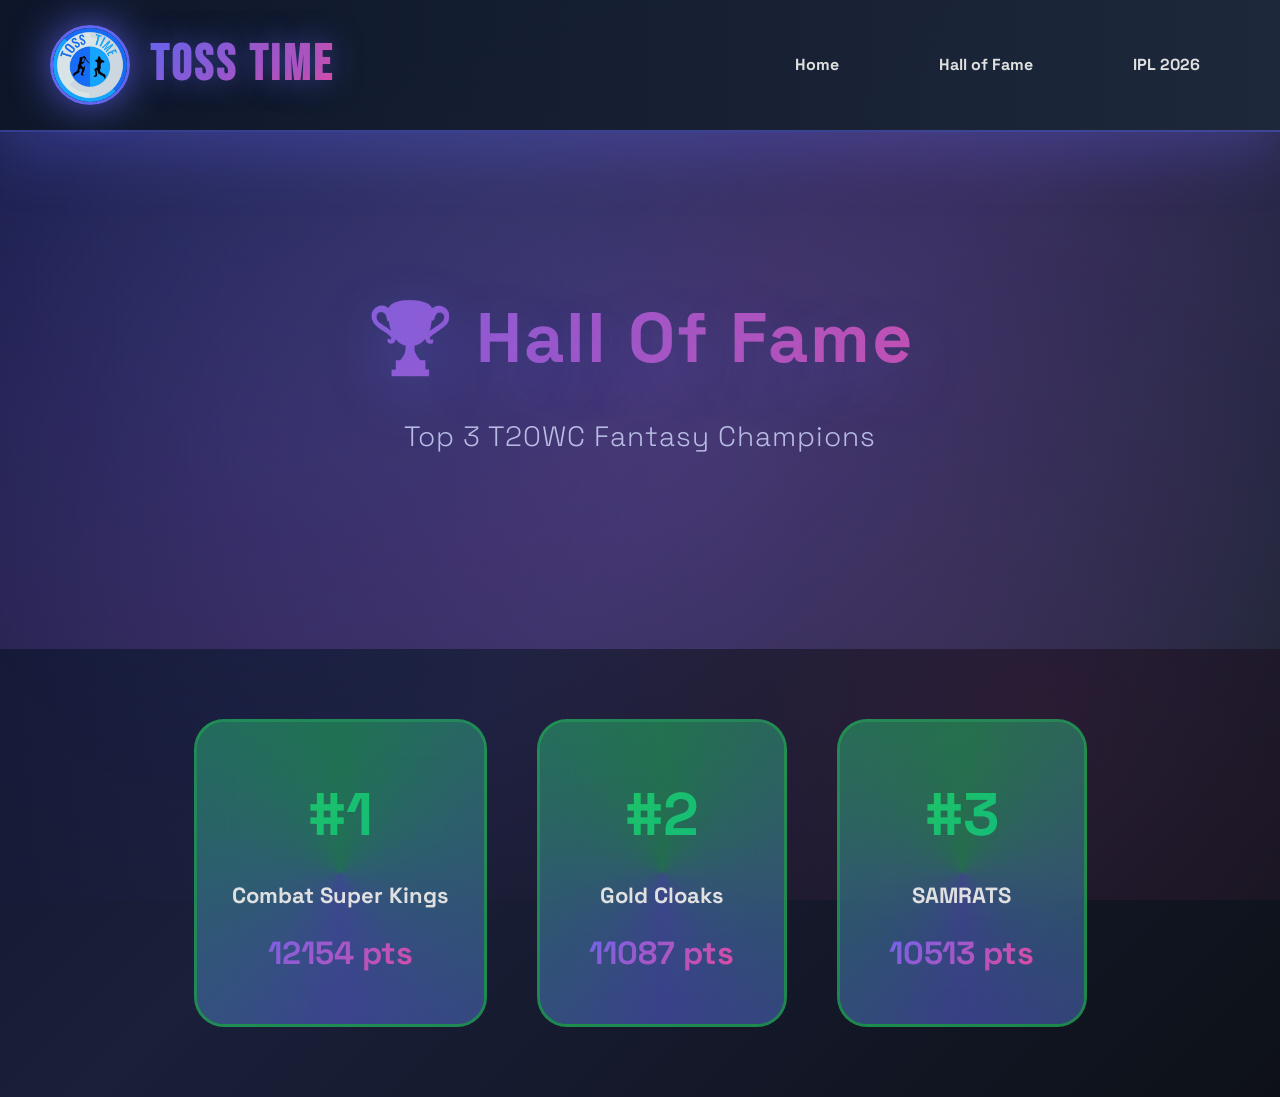
==== halloffame.html @ ea36c343 "Add files via upload" ====
<!DOCTYPE html>
<html>

<head>

<title>Hall Of Fame</title>

<meta name="viewport" content="width=device-width, initial-scale=1.0">

<link rel="stylesheet" href="style.css">

<link href="https://fonts.googleapis.com/css2?family=Space+Grotesk:wght@300;400;600;700&family=Orbitron:wght@500&family=Bebas+Neue&display=swap" rel="stylesheet">

</head>

<body>

<header>

<div class="logo-container">
<img src="logo.jpg" alt="Toss Time Logo" class="logo-img">
<h1 class="logo">TOSS TIME</h1>
</div>

<nav>

<a href="index.html">Home</a>
<a href="halloffame.html">Hall of Fame</a>
<a href="ipl.html">IPL 2026</a>

</nav>

</header>

<section class="hero">

<h2>🏆 Hall Of Fame</h2>

<p>Top 3 T20WC Fantasy Champions</p>

</section>

<section>

<div id="halloffame"></div>

</section>

<script src="app.js"></script>

</body>
</html>
---- style.css ----
* {
  margin: 0;
  padding: 0;
  box-sizing: border-box;
}

body {
  background: linear-gradient(135deg, #0a0e27 0%, #1a1f3a 50%, #0d1117 100%);
  color: #e0e0e0;
  font-family: 'Space Grotesk', 'Segoe UI', sans-serif;
  overflow-x: hidden;
  line-height: 1.6;
  position: relative;
}

body::before {
  content: '';
  position: fixed;
  top: 0;
  left: 0;
  width: 100%;
  height: 100%;
  background: 
    radial-gradient(circle at 20% 50%, rgba(99, 102, 241, 0.1) 0%, transparent 50%),
    radial-gradient(circle at 80% 80%, rgba(236, 72, 153, 0.1) 0%, transparent 50%),
    radial-gradient(circle at 40% 0%, rgba(34, 197, 94, 0.05) 0%, transparent 50%);
  pointer-events: none;
  z-index: 0;
  animation: bgShift 20s ease-in-out infinite;
}

@keyframes bgShift {
  0%, 100% { opacity: 1; }
  50% { opacity: 0.8; }
}

/* ============= HEADER PREMIUM ============= */

header {
  display: flex;
  justify-content: space-between;
  align-items: center;
  padding: 25px 50px;
  background: linear-gradient(90deg, rgba(15, 23, 42, 0.95) 0%, rgba(30, 41, 59, 0.95) 100%);
  backdrop-filter: blur(30px);
  border-bottom: 2px solid rgba(99, 102, 241, 0.5);
  position: sticky;
  top: 0;
  z-index: 1000;
  box-shadow: 0 20px 60px rgba(99, 102, 241, 0.3);
  animation: slideDown 0.8s cubic-bezier(0.34, 1.56, 0.64, 1);
}

@keyframes slideDown {
  from {
    opacity: 0;
    transform: translateY(-100px);
  }
  to {
    opacity: 1;
    transform: translateY(0);
  }
}

header nav {
  display: flex;
  align-items: center;
  gap: 40px;
}

.logo-container {
  display: flex;
  align-items: center;
  gap: 20px;
  animation: logoFloat 0.6s ease-out backwards;
  animation-delay: 0.2s;
}

@keyframes logoFloat {
  from {
    opacity: 0;
    transform: translateX(-50px) rotateY(90deg);
  }
  to {
    opacity: 1;
    transform: translateX(0) rotateY(0);
  }
}

.logo-img {
  height: 80px;
  width: 80px;
  border-radius: 50%;
  border: 3px solid #6366f1;
  animation: spin 4s linear infinite, float 3s ease-in-out infinite;
  box-shadow: 0 0 40px rgba(99, 102, 241, 0.8), inset 0 0 30px rgba(99, 102, 241, 0.4);
  transition: all 0.3s ease;
}

.logo-img:hover {
  transform: scale(1.1);
  box-shadow: 0 0 60px rgba(99, 102, 241, 1), inset 0 0 40px rgba(99, 102, 241, 0.6);
}

@keyframes spin {
  from { transform: rotate(0deg); }
  to { transform: rotate(360deg); }
}

@keyframes float {
  0%, 100% { transform: translateY(0); }
  50% { transform: translateY(-15px); }
}

.logo {
  font-family: 'Bebas Neue', sans-serif;
  font-size: 50px;
  background: linear-gradient(135deg, #6366f1, #ec4899, #6366f1);
  background-size: 200% 200%;
  -webkit-background-clip: text;
  -webkit-text-fill-color: transparent;
  background-clip: text;
  text-shadow: 0 0 30px rgba(99, 102, 241, 0.5);
  letter-spacing: 3px;
  font-weight: 900;
  animation: gradientShift 3s ease infinite;
}

@keyframes gradientShift {
  0% { background-position: 0% 50%; }
  50% { background-position: 100% 50%; }
  100% { background-position: 0% 50%; }
}

nav a {
  color: #e0e0e0;
  text-decoration: none;
  font-size: 16px;
  font-weight: 700;
  padding: 12px 28px;
  border-radius: 30px;
  transition: all 0.4s cubic-bezier(0.34, 1.56, 0.64, 1);
  position: relative;
  overflow: hidden;
  background: linear-gradient(135deg, rgba(99, 102, 241, 0), rgba(99, 102, 241, 0));
  border: 2px solid transparent;
  animation: navFade 0.6s ease-out backwards;
}

nav a:nth-child(1) { animation-delay: 0.3s; }
nav a:nth-child(2) { animation-delay: 0.4s; }
nav a:nth-child(3) { animation-delay: 0.5s; }

@keyframes navFade {
  from {
    opacity: 0;
    transform: translateY(-20px);
  }
  to {
    opacity: 1;
    transform: translateY(0);
  }
}

nav a::before {
  content: '';
  position: absolute;
  top: 0;
  left: -100%;
  width: 100%;
  height: 100%;
  background: linear-gradient(90deg, transparent, rgba(99, 102, 241, 0.3), transparent);
  transition: left 0.5s ease;
  z-index: -1;
}

nav a::after {
  content: '';
  position: absolute;
  bottom: 0;
  left: 0;
  width: 0;
  height: 3px;
  background: linear-gradient(90deg, #6366f1, #ec4899);
  transition: width 0.4s cubic-bezier(0.34, 1.56, 0.64, 1);
}

nav a:hover {
  color: #fff;
  border-color: #6366f1;
  background: linear-gradient(135deg, rgba(99, 102, 241, 0.2), rgba(236, 72, 153, 0.2));
  box-shadow: 0 0 30px rgba(99, 102, 241, 0.5), inset 0 0 20px rgba(99, 102, 241, 0.1);
  transform: translateY(-5px);
}

nav a:hover::before {
  left: 100%;
}

nav a:hover::after {
  width: 100%;
}

/* ============= HERO SECTION ============= */

.hero {
  text-align: center;
  padding: 150px 40px;
  background: linear-gradient(135deg, rgba(99, 102, 241, 0.1) 0%, rgba(236, 72, 153, 0.1) 50%, rgba(34, 197, 94, 0.05) 100%);
  position: relative;
  overflow: hidden;
  animation: heroFadeIn 1s ease-out;
}

@keyframes heroFadeIn {
  from {
    opacity: 0;
  }
  to {
    opacity: 1;
  }
}

.hero::before {
  content: '';
  position: absolute;
  top: -50%;
  left: -50%;
  width: 200%;
  height: 200%;
  background: radial-gradient(circle, rgba(99, 102, 241, 0.3) 0%, transparent 70%);
  animation: heroGlow 8s ease-in-out infinite;
  z-index: -1;
}

@keyframes heroGlow {
  0%, 100% {
    transform: translate(0, 0) scale(1);
  }
  50% {
    transform: translate(50px, 50px) scale(1.2);
  }
}

.hero h2 {
  font-size: 70px;
  font-weight: 900;
  margin: 0 0 20px 0;
  background: linear-gradient(135deg, #6366f1, #ec4899, #22c55e, #6366f1);
  background-size: 300% 300%;
  -webkit-background-clip: text;
  -webkit-text-fill-color: transparent;
  background-clip: text;
  animation: heroTitle 1.2s cubic-bezier(0.34, 1.56, 0.64, 1), gradientShift 4s ease infinite;
  letter-spacing: 2px;
  text-shadow: 0 20px 60px rgba(99, 102, 241, 0.3);
}

@keyframes heroTitle {
  from {
    opacity: 0;
    transform: translateY(50px) scale(0.9);
  }
  to {
    opacity: 1;
    transform: translateY(0) scale(1);
  }
}

.hero p {
  font-size: 28px;
  margin: 0 0 40px 0;
  color: #b8bce4;
  font-weight: 300;
  animation: heroSubtitle 1.4s cubic-bezier(0.34, 1.56, 0.64, 1);
  letter-spacing: 1px;
}

@keyframes heroSubtitle {
  from {
    opacity: 0;
    transform: translateY(30px);
  }
  to {
    opacity: 1;
    transform: translateY(0);
  }
}

/* ============= SECTION TITLES ============= */

.section-title {
  text-align: center;
  margin: 80px 0 50px 0;
  font-size: 42px;
  font-weight: 900;
  background: linear-gradient(135deg, #6366f1, #ec4899);
  -webkit-background-clip: text;
  -webkit-text-fill-color: transparent;
  background-clip: text;
  position: relative;
  animation: titleAppear 0.8s cubic-bezier(0.34, 1.56, 0.64, 1);
  letter-spacing: 1px;
}

@keyframes titleAppear {
  from {
    opacity: 0;
    transform: translateY(30px);
  }
  to {
    opacity: 1;
    transform: translateY(0);
  }
}

.section-title::before {
  content: '';
  position: absolute;
  top: -20px;
  left: 50%;
  transform: translateX(-50%);
  width: 60px;
  height: 4px;
  background: linear-gradient(90deg, transparent, #6366f1, #ec4899, transparent);
  border-radius: 2px;
}

.section-title::after {
  content: '';
  position: absolute;
  bottom: -20px;
  left: 50%;
  transform: translateX(-50%);
  width: 100px;
  height: 4px;
  background: linear-gradient(90deg, transparent, #6366f1, #ec4899, transparent);
  border-radius: 2px;
  animation: lineExpand 0.8s ease-out;
}

@keyframes lineExpand {
  from {
    width: 0;
  }
  to {
    width: 100px;
  }
}

/* ============= SCOREBOARD CARDS ============= */

#scoreboard {
  display: grid;
  grid-template-columns: repeat(auto-fit, minmax(300px, 1fr));
  gap: 35px;
  padding: 60px 50px;
  max-width: 1600px;
  margin: 0 auto;
  animation: contentFade 1s ease-out;
}

@keyframes contentFade {
  from {
    opacity: 0;
  }
  to {
    opacity: 1;
  }
}

.card {
  background: linear-gradient(135deg, rgba(99, 102, 241, 0.15) 0%, rgba(236, 72, 153, 0.05) 100%);
  border: 2px solid rgba(99, 102, 241, 0.4);
  border-radius: 25px;
  padding: 40px;
  backdrop-filter: blur(20px);
  transition: all 0.5s cubic-bezier(0.34, 1.56, 0.64, 1);
  position: relative;
  overflow: hidden;
  animation: cardSlideIn 0.6s cubic-bezier(0.34, 1.56, 0.64, 1) backwards;
  cursor: pointer;
}

.card:nth-child(1) { animation-delay: 0.1s; }
.card:nth-child(2) { animation-delay: 0.2s; }
.card:nth-child(3) { animation-delay: 0.3s; }
.card:nth-child(4) { animation-delay: 0.4s; }

@keyframes cardSlideIn {
  from {
    opacity: 0;
    transform: translateY(50px) scale(0.9);
  }
  to {
    opacity: 1;
    transform: translateY(0) scale(1);
  }
}

.card::before {
  content: '';
  position: absolute;
  top: -50%;
  right: -50%;
  width: 200%;
  height: 200%;
  background: radial-gradient(circle, rgba(99, 102, 241, 0.4) 0%, transparent 70%);
  animation: cardGlow 6s ease-in-out infinite;
  z-index: -1;
}

@keyframes cardGlow {
  0%, 100% {
    transform: translate(0, 0) scale(1);
  }
  50% {
    transform: translate(30px, -30px) scale(1.1);
  }
}

.card::after {
  content: '';
  position: absolute;
  top: 0;
  left: -100%;
  width: 100%;
  height: 100%;
  background: linear-gradient(90deg, transparent, rgba(255, 255, 255, 0.2), transparent);
  transition: left 0.6s ease;
  z-index: 1;
}

.card h3 {
  margin: 0 0 15px 0;
  font-size: 26px;
  background: linear-gradient(135deg, #6366f1, #ec4899);
  -webkit-background-clip: text;
  -webkit-text-fill-color: transparent;
  background-clip: text;
  text-shadow: 0 0 20px rgba(99, 102, 241, 0.3);
  animation: textPop 0.6s cubic-bezier(0.34, 1.56, 0.64, 1) 0.3s backwards;
}

@keyframes textPop {
  from {
    opacity: 0;
    transform: scale(0.8);
  }
  to {
    opacity: 1;
    transform: scale(1);
  }
}

.card p {
  margin: 0;
  font-size: 36px;
  font-weight: 900;
  background: linear-gradient(135deg, #22c55e, #10b981);
  -webkit-background-clip: text;
  -webkit-text-fill-color: transparent;
  background-clip: text;
  animation: numberPop 0.7s cubic-bezier(0.34, 1.56, 0.64, 1) 0.5s backwards;
}

@keyframes numberPop {
  from {
    opacity: 0;
    transform: scale(0.5) rotateX(-90deg);
  }
  to {
    opacity: 1;
    transform: scale(1) rotateX(0);
  }
}

.card:hover {
  border-color: #6366f1;
  transform: translateY(-25px) scale(1.03);
  box-shadow: 0 40px 80px rgba(99, 102, 241, 0.5), inset 0 0 40px rgba(99, 102, 241, 0.1);
  background: linear-gradient(135deg, rgba(99, 102, 241, 0.25) 0%, rgba(236, 72, 153, 0.1) 100%);
}

.card:hover::after {
  left: 100%;
}

/* ============= HALL OF FAME ============= */

#halloffame {
  display: flex;
  justify-content: center;
  gap: 50px;
  padding: 70px 50px;
  flex-wrap: wrap;
  max-width: 1400px;
  margin: 0 auto;
  animation: contentFade 1.2s ease-out;
}

.winner {
  background: linear-gradient(135deg, rgba(34, 197, 94, 0.2) 0%, rgba(99, 102, 241, 0.15) 100%);
  border: 3px solid rgba(34, 197, 94, 0.6);
  padding: 45px 35px;
  border-radius: 30px;
  font-size: 24px;
  text-align: center;
  animation: winnerFloat 3s ease-in-out infinite, winnerSlide 0.8s cubic-bezier(0.34, 1.56, 0.64, 1) backwards;
  position: relative;
  backdrop-filter: blur(20px);
  min-width: 250px;
  overflow: hidden;
  cursor: pointer;
}

.winner:nth-child(1) { animation-delay: 0s, 0s; }
.winner:nth-child(2) { animation-delay: 0s, 0.2s; }
.winner:nth-child(3) { animation-delay: 0s, 0.4s; }

@keyframes winnerSlide {
  from {
    opacity: 0;
    transform: translateX(-50px) rotateY(-90deg);
  }
  to {
    opacity: 1;
    transform: translateX(0) rotateY(0);
  }
}

@keyframes winnerFloat {
  0%, 100% {
    transform: translateY(0);
  }
  50% {
    transform: translateY(-20px);
  }
}

.winner::before {
  content: '';
  position: absolute;
  top: -50%;
  left: -50%;
  width: 200%;
  height: 200%;
  background: conic-gradient(from 0deg, rgba(34, 197, 94, 0.4), rgba(99, 102, 241, 0.4), rgba(34, 197, 94, 0.4));
  animation: winnerGlow 4s linear infinite;
  z-index: -1;
}

@keyframes winnerGlow {
  from {
    transform: rotate(0deg);
  }
  to {
    transform: rotate(360deg);
  }
}

.winner h2 {
  font-size: 60px;
  margin: 0 0 15px 0;
  background: linear-gradient(135deg, #22c55e, #10b981);
  -webkit-background-clip: text;
  -webkit-text-fill-color: transparent;
  background-clip: text;
  font-weight: 900;
  animation: badgeAppear 0.8s cubic-bezier(0.34, 1.56, 0.64, 1) 0.3s backwards;
}

@keyframes badgeAppear {
  from {
    opacity: 0;
    transform: scale(0);
    filter: blur(10px);
  }
  to {
    opacity: 1;
    transform: scale(1);
    filter: blur(0);
  }
}

.winner h3 {
  margin: 0 0 15px 0;
  font-size: 22px;
  color: #e0e0e0;
}

.winner p {
  margin: 0;
  font-weight: 900;
  font-size: 32px;
  background: linear-gradient(135deg, #6366f1, #ec4899);
  -webkit-background-clip: text;
  -webkit-text-fill-color: transparent;
  background-clip: text;
}

.winner:hover {
  border-color: #22c55e;
  transform: translateY(-30px) scale(1.05);
  box-shadow: 0 50px 100px rgba(34, 197, 94, 0.6), inset 0 0 30px rgba(34, 197, 94, 0.2);
  background: linear-gradient(135deg, rgba(34, 197, 94, 0.3) 0%, rgba(99, 102, 241, 0.2) 100%);
}

/* ============= IPL CARDS ============= */

.ipl-container {
  display: grid;
  grid-template-columns: repeat(auto-fit, minmax(320px, 1fr));
  gap: 35px;
  padding: 60px 50px;
  max-width: 1600px;
  margin: 0 auto;
}

.ipl-card {
  background: linear-gradient(135deg, rgba(99, 102, 241, 0.2) 0%, rgba(236, 72, 153, 0.1) 100%);
  border: 2px solid rgba(99, 102, 241, 0.5);
  border-radius: 25px;
  padding: 40px;
  backdrop-filter: blur(25px);
  transition: all 0.5s cubic-bezier(0.34, 1.56, 0.64, 1);
  position: relative;
  overflow: hidden;
  animation: iplSlideIn 0.7s cubic-bezier(0.34, 1.56, 0.64, 1) backwards;
  cursor: pointer;
}

.ipl-card:nth-child(1) { animation-delay: 0.1s; }
.ipl-card:nth-child(2) { animation-delay: 0.2s; }
.ipl-card:nth-child(3) { animation-delay: 0.3s; }
.ipl-card:nth-child(4) { animation-delay: 0.4s; }

@keyframes iplSlideIn {
  from {
    opacity: 0;
    transform: translateX(-50px) scale(0.9);
  }
  to {
    opacity: 1;
    transform: translateX(0) scale(1);
  }
}

.ipl-card::before {
  content: '';
  position: absolute;
  top: 0;
  left: -100%;
  width: 100%;
  height: 100%;
  background: linear-gradient(90deg, transparent, rgba(99, 102, 241, 0.3), transparent);
  transition: left 0.6s ease;
}

.ipl-badge {
  display: inline-block;
  background: linear-gradient(135deg, #6366f1, #ec4899);
  color: white;
  padding: 10px 20px;
  border-radius: 30px;
  font-size: 14px;
  font-weight: 900;
  margin-bottom: 20px;
  text-transform: uppercase;
  letter-spacing: 2px;
  box-shadow: 0 5px 20px rgba(99, 102, 241, 0.4);
  animation: badgeSlide 0.6s cubic-bezier(0.34, 1.56, 0.64, 1) backwards;
}

@keyframes badgeSlide {
  from {
    opacity: 0;
    transform: translateY(-20px);
  }
  to {
    opacity: 1;
    transform: translateY(0);
  }
}

.ipl-card h3 {
  font-size: 32px;
  margin: 0 0 15px 0;
  background: linear-gradient(135deg, #6366f1, #ec4899);
  -webkit-background-clip: text;
  -webkit-text-fill-color: transparent;
  background-clip: text;
  animation: titleSlide 0.7s cubic-bezier(0.34, 1.56, 0.64, 1) 0.2s backwards;
}

@keyframes titleSlide {
  from {
    opacity: 0;
    transform: translateX(-30px);
  }
  to {
    opacity: 1;
    transform: translateX(0);
  }
}

.ipl-date {
  font-size: 16px;
  color: #22c55e;
  margin: 0 0 15px 0;
  font-weight: 700;
  letter-spacing: 1px;
  animation: dateSlide 0.7s cubic-bezier(0.34, 1.56, 0.64, 1) 0.3s backwards;
}

@keyframes dateSlide {
  from {
    opacity: 0;
    transform: translateX(-30px);
  }
  to {
    opacity: 1;
    transform: translateX(0);
  }
}

.ipl-desc {
  font-size: 16px;
  color: #c5d9d7;
  margin: 0 0 30px 0;
  line-height: 1.8;
  animation: descSlide 0.7s cubic-bezier(0.34, 1.56, 0.64, 1) 0.4s backwards;
}

@keyframes descSlide {
  from {
    opacity: 0;
    transform: translateX(-30px);
  }
  to {
    opacity: 1;
    transform: translateX(0);
  }
}

.ipl-btn {
  background: linear-gradient(135deg, #6366f1, #ec4899);
  color: white;
  border: none;
  padding: 14px 32px;
  border-radius: 30px;
  font-size: 16px;
  font-weight: 900;
  cursor: pointer;
  transition: all 0.4s cubic-bezier(0.34, 1.56, 0.64, 1);
  box-shadow: 0 10px 30px rgba(99, 102, 241, 0.4);
  animation: btnSlide 0.7s cubic-bezier(0.34, 1.56, 0.64, 1) 0.5s backwards;
  position: relative;
  overflow: hidden;
  letter-spacing: 1px;
}

@keyframes btnSlide {
  from {
    opacity: 0;
    transform: translateY(20px);
  }
  to {
    opacity: 1;
    transform: translateY(0);
  }
}

.ipl-btn::before {
  content: '';
  position: absolute;
  top: 0;
  left: -100%;
  width: 100%;
  height: 100%;
  background: linear-gradient(90deg, transparent, rgba(255, 255, 255, 0.4), transparent);
  transition: left 0.5s ease;
  z-index: -1;
}

.ipl-btn:hover::before {
  left: 100%;
}

.ipl-btn:hover {
  background: linear-gradient(135deg, #ec4899, #6366f1);
  transform: translateY(-5px);
  box-shadow: 0 20px 50px rgba(99, 102, 241, 0.6), inset 0 0 20px rgba(255, 255, 255, 0.1);
}

.ipl-card:hover {
  border-color: #ec4899;
  transform: translateY(-25px) scale(1.04);
  box-shadow: 0 40px 80px rgba(99, 102, 241, 0.5), inset 0 0 40px rgba(99, 102, 241, 0.1);
  background: linear-gradient(135deg, rgba(99, 102, 241, 0.3) 0%, rgba(236, 72, 153, 0.15) 100%);
}

.ipl-card:hover::before {
  left: 100%;
}

/* ============= BUTTONS ============= */

.schedule-btn {
  display: inline-block;
  margin-top: 40px;
  padding: 18px 50px;
  background: linear-gradient(135deg, #6366f1, #ec4899);
  color: white;
  border-radius: 40px;
  text-decoration: none;
  font-size: 18px;
  font-weight: 900;
  transition: all 0.5s cubic-bezier(0.34, 1.56, 0.64, 1);
  position: relative;
  overflow: hidden;
  box-shadow: 0 15px 40px rgba(99, 102, 241, 0.5);
  letter-spacing: 1px;
  animation: btnAppear 0.8s cubic-bezier(0.34, 1.56, 0.64, 1);
}

@keyframes btnAppear {
  from {
    opacity: 0;
    transform: scale(0.8);
    filter: blur(10px);
  }
  to {
    opacity: 1;
    transform: scale(1);
    filter: blur(0);
  }
}

.schedule-btn::before {
  content: '';
  position: absolute;
  top: 0;
  left: -100%;
  width: 100%;
  height: 100%;
  background: linear-gradient(90deg, transparent, rgba(255, 255, 255, 0.4), transparent);
  transition: left 0.6s ease;
}

.schedule-btn::after {
  content: '';
  position: absolute;
  inset: 0;
  background: linear-gradient(135deg, rgba(255, 255, 255, 0.1), transparent);
  border-radius: 40px;
}

.schedule-btn:hover {
  background: linear-gradient(135deg, #ec4899, #6366f1);
  box-shadow: 0 25px 60px rgba(99, 102, 241, 0.8), inset 0 0 30px rgba(255, 255, 255, 0.2);
  transform: translateY(-8px) scale(1.05);
}

.schedule-btn:hover::before {
  left: 100%;
}

.schedule-section {
  text-align: center;
  padding: 50px 20px;
  animation: sectionFade 1s ease-out;
}

@keyframes sectionFade {
  from {
    opacity: 0;
  }
  to {
    opacity: 1;
  }
}

.schedule-section p {
  font-size: 18px;
  margin-bottom: 30px;
  color: #b8bce4;
  animation: textSlide 0.8s ease-out;
}

@keyframes textSlide {
  from {
    opacity: 0;
    transform: translateY(20px);
  }
  to {
    opacity: 1;
    transform: translateY(0);
  }
}

/* ============= RESPONSIVE ============= */

@media(max-width: 768px) {
  header {
    flex-direction: column;
    gap: 20px;
    padding: 20px;
  }

  header nav {
    gap: 15px;
  }

  nav a {
    padding: 10px 18px;
    font-size: 14px;
  }

  .logo {
    font-size: 35px;
  }

  .hero {
    padding: 80px 20px;
  }

  .hero h2 {
    font-size: 40px;
  }

  .hero p {
    font-size: 18px;
  }

  .section-title {
    font-size: 28px;
    margin: 50px 0 30px 0;
  }

  #scoreboard {
    grid-template-columns: 1fr;
    gap: 20px;
    padding: 40px 20px;
  }

  #halloffame {
    gap: 25px;
    padding: 40px 20px;
  }

  .winner {
    min-width: 200px;
    padding: 30px 25px;
  }

  .ipl-container {
    grid-template-columns: 1fr;
    gap: 20px;
    padding: 40px 20px;
  }

  .card, .ipl-card {
    padding: 25px;
  }

  .schedule-btn {
    padding: 15px 35px;
    font-size: 16px;
    margin-top: 25px;
  }
}

/* ============= SCROLL ANIMATIONS ============= */

@supports (animation-timeline: view()) {
  .card {
    animation-timeline: view();
    animation-range: entry 0% cover 30%;
  }

  .section-title {
    animation-timeline: view();
    animation-range: entry 0% cover 20%;
  }
}

/* ============= PERFORMANCE ============= */

* {
  will-change: auto;
}

.card:hover,
.ipl-card:hover,
nav a:hover,
.winner:hover {
  will-change: transform, box-shadow;
}
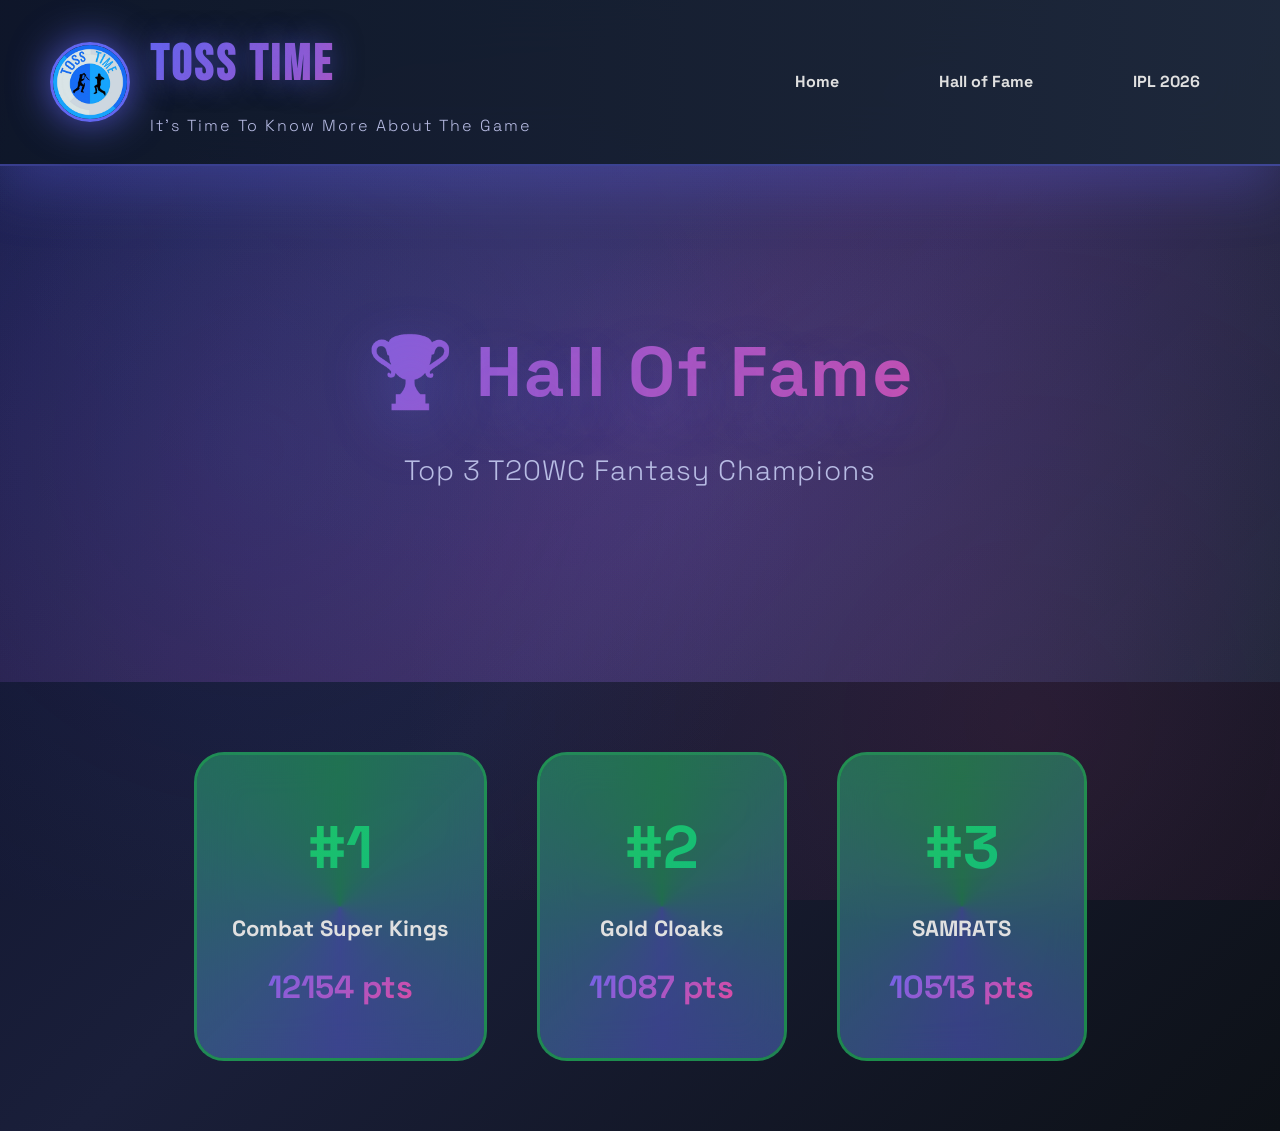
==== commit 435f51de: "Add files via upload" ====
--- a/halloffame.html
+++ b/halloffame.html
@@ -19,7 +19,10 @@
 
 <div class="logo-container">
 <img src="logo.jpg" alt="Toss Time Logo" class="logo-img">
+<div>
 <h1 class="logo">TOSS TIME</h1>
+<p class="tagline">It's Time To Know More About The Game</p>
+</div>
 </div>
 
 <nav>
--- a/style.css
+++ b/style.css
@@ -94,9 +94,10 @@
   width: 80px;
   border-radius: 50%;
   border: 3px solid #6366f1;
-  animation: spin 4s linear infinite, float 3s ease-in-out infinite;
+  animation: flipRotate 2s ease-in-out infinite;
   box-shadow: 0 0 40px rgba(99, 102, 241, 0.8), inset 0 0 30px rgba(99, 102, 241, 0.4);
   transition: all 0.3s ease;
+  perspective: 1000px;
 }
 
 .logo-img:hover {
@@ -104,14 +105,10 @@
   box-shadow: 0 0 60px rgba(99, 102, 241, 1), inset 0 0 40px rgba(99, 102, 241, 0.6);
 }
 
-@keyframes spin {
-  from { transform: rotate(0deg); }
-  to { transform: rotate(360deg); }
-}
-
-@keyframes float {
-  0%, 100% { transform: translateY(0); }
-  50% { transform: translateY(-15px); }
+@keyframes flipRotate {
+  0% { transform: rotateY(0deg); }
+  50% { transform: rotateY(180deg); }
+  100% { transform: rotateY(360deg); }
 }
 
 .logo {
@@ -126,6 +123,27 @@
   letter-spacing: 3px;
   font-weight: 900;
   animation: gradientShift 3s ease infinite;
+  margin: 0;
+}
+
+.tagline {
+  font-size: 16px;
+  color: #b8bce4;
+  font-weight: 300;
+  letter-spacing: 2px;
+  margin: 8px 0 0 0;
+  animation: taglineSlide 0.8s cubic-bezier(0.34, 1.56, 0.64, 1) 0.3s backwards;
+}
+
+@keyframes taglineSlide {
+  from {
+    opacity: 0;
+    transform: translateY(-10px);
+  }
+  to {
+    opacity: 1;
+    transform: translateY(0);
+  }
 }
 
 @keyframes gradientShift {
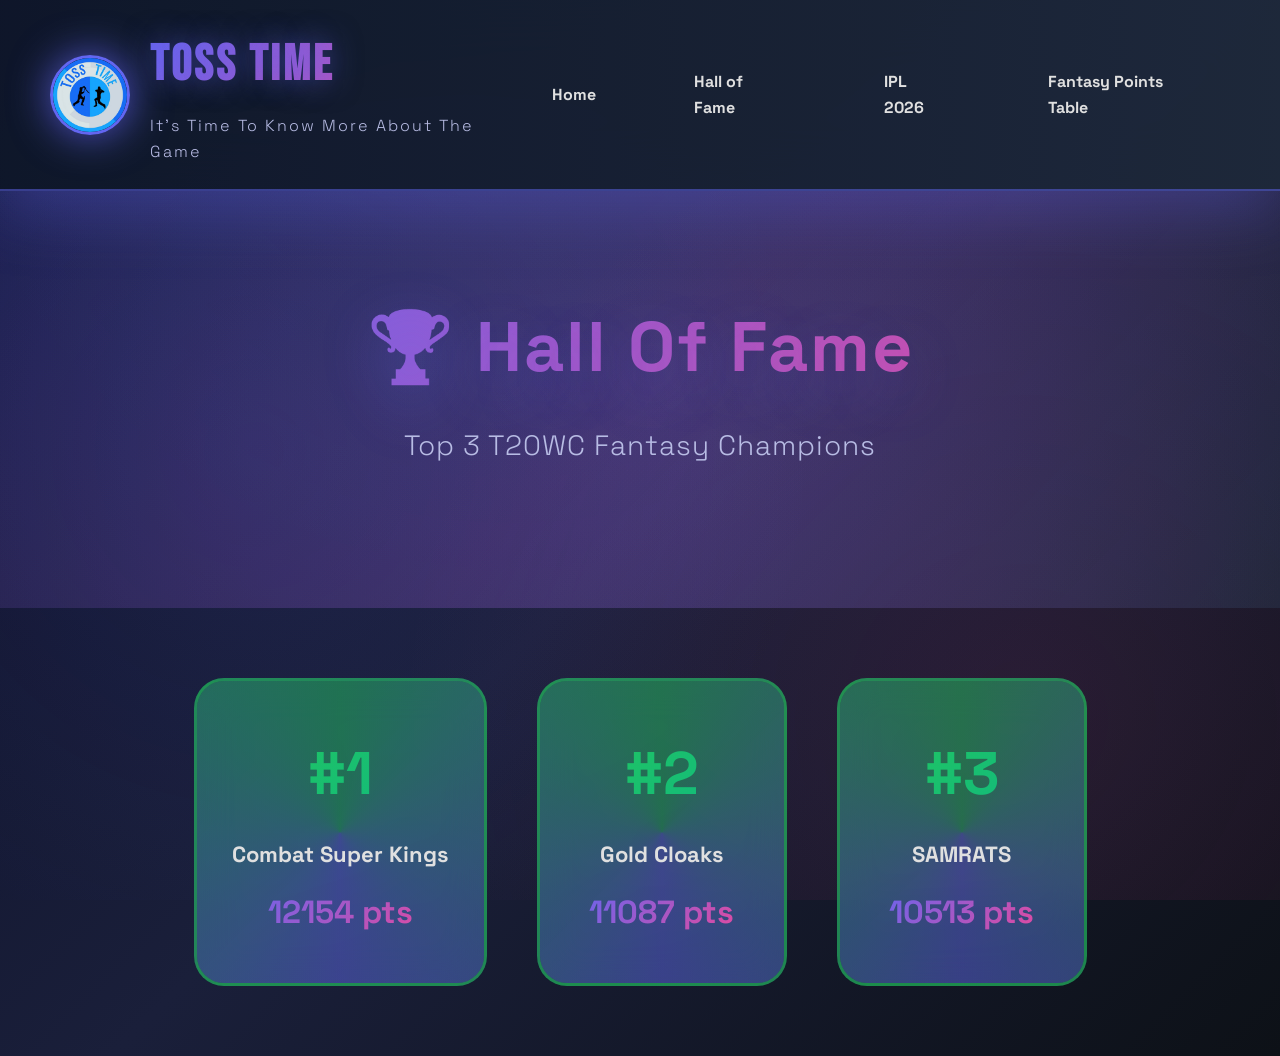
==== commit 066de409: "Add files via upload" ====
--- a/halloffame.html
+++ b/halloffame.html
@@ -30,6 +30,7 @@
 <a href="index.html">Home</a>
 <a href="halloffame.html">Hall of Fame</a>
 <a href="ipl.html">IPL 2026</a>
+<a href="points.html">Fantasy Points Table</a>
 
 </nav>
 
--- a/style.css
+++ b/style.css
@@ -1,5 +1,3 @@
-
-
 * {
   margin: 0;
   padding: 0;
@@ -225,7 +223,7 @@
 
 .hero {
   text-align: center;
-  padding: 150px 40px;
+  padding: 100px 40px;
   background: linear-gradient(135deg, rgba(99, 102, 241, 0.1) 0%, rgba(236, 72, 153, 0.1) 50%, rgba(34, 197, 94, 0.05) 100%);
   position: relative;
   overflow: hidden;
@@ -821,6 +819,197 @@
 }
 
 .ipl-card:hover::before {
+  left: 100%;
+}
+
+/* ============= IPL 2026 TEAMS ============= */
+
+.teams-container {
+  display: grid;
+  grid-template-columns: repeat(auto-fit, minmax(250px, 1fr));
+  gap: 30px;
+  padding: 70px 50px;
+  max-width: 1600px;
+  margin: 0 auto;
+}
+
+.team-card {
+  background: linear-gradient(135deg, rgba(99, 102, 241, 0.2) 0%, rgba(236, 72, 153, 0.15) 100%);
+  border: 2px solid rgba(99, 102, 241, 0.5);
+  border-radius: 20px;
+  padding: 35px 25px;
+  backdrop-filter: blur(25px);
+  cursor: pointer;
+  position: relative;
+  overflow: hidden;
+  transition: all 0.5s cubic-bezier(0.34, 1.56, 0.64, 1);
+  animation: teamCardSlideIn 0.7s cubic-bezier(0.34, 1.56, 0.64, 1) backwards;
+  text-align: center;
+}
+
+.team-card:nth-child(1) { 
+  animation-delay: 0.1s;
+  border-color: rgba(59, 130, 246, 0.6);
+  background: linear-gradient(135deg, rgba(59, 130, 246, 0.2) 0%, rgba(99, 102, 241, 0.15) 100%);
+}
+
+.team-card:nth-child(2) { 
+  animation-delay: 0.2s;
+  border-color: rgba(168, 85, 247, 0.6);
+  background: linear-gradient(135deg, rgba(168, 85, 247, 0.2) 0%, rgba(139, 92, 246, 0.15) 100%);
+}
+
+.team-card:nth-child(3) { 
+  animation-delay: 0.3s;
+  border-color: rgba(236, 72, 153, 0.6);
+  background: linear-gradient(135deg, rgba(236, 72, 153, 0.2) 0%, rgba(244, 63, 94, 0.15) 100%);
+}
+
+.team-card:nth-child(4) { 
+  animation-delay: 0.4s;
+  border-color: rgba(249, 115, 22, 0.6);
+  background: linear-gradient(135deg, rgba(249, 115, 22, 0.2) 0%, rgba(251, 146, 60, 0.15) 100%);
+}
+
+.team-card:nth-child(5) { 
+  animation-delay: 0.5s;
+  border-color: rgba(34, 197, 94, 0.6);
+  background: linear-gradient(135deg, rgba(34, 197, 94, 0.2) 0%, rgba(74, 222, 128, 0.15) 100%);
+}
+
+.team-card:nth-child(6) { 
+  animation-delay: 0.6s;
+  border-color: rgba(14, 165, 233, 0.6);
+  background: linear-gradient(135deg, rgba(14, 165, 233, 0.2) 0%, rgba(59, 130, 246, 0.15) 100%);
+}
+
+.team-card:nth-child(7) { 
+  animation-delay: 0.7s;
+  border-color: rgba(139, 92, 246, 0.6);
+  background: linear-gradient(135deg, rgba(139, 92, 246, 0.2) 0%, rgba(168, 85, 247, 0.15) 100%);
+}
+
+.team-card:nth-child(8) { 
+  animation-delay: 0.8s;
+  border-color: rgba(236, 72, 153, 0.6);
+  background: linear-gradient(135deg, rgba(244, 63, 94, 0.2) 0%, rgba(236, 72, 153, 0.15) 100%);
+}
+
+@keyframes teamCardSlideIn {
+  from {
+    opacity: 0;
+    transform: translateY(30px) rotateX(-10deg);
+  }
+  to {
+    opacity: 1;
+    transform: translateY(0) rotateX(0);
+  }
+}
+
+.team-card::before {
+  content: '';
+  position: absolute;
+  top: -50%;
+  right: -50%;
+  width: 200%;
+  height: 200%;
+  background: radial-gradient(circle, rgba(99, 102, 241, 0.3) 0%, transparent 70%);
+  animation: teamCardGlow 5s ease-in-out infinite;
+  z-index: -1;
+}
+
+@keyframes teamCardGlow {
+  0%, 100% {
+    opacity: 0.5;
+  }
+  50% {
+    opacity: 1;
+  }
+}
+
+.team-card::after {
+  content: '';
+  position: absolute;
+  top: 0;
+  left: -100%;
+  width: 100%;
+  height: 100%;
+  background: linear-gradient(90deg, transparent, rgba(255, 255, 255, 0.25), transparent);
+  transition: left 0.6s ease;
+  z-index: 1;
+}
+
+.team-badge {
+  position: absolute;
+  top: -15px;
+  right: -15px;
+  width: 70px;
+  height: 70px;
+  background: linear-gradient(135deg, #6366f1, #ec4899);
+  border-radius: 50%;
+  display: flex;
+  align-items: center;
+  justify-content: center;
+  font-size: 28px;
+  font-weight: 900;
+  color: #fff;
+  box-shadow: 0 0 30px rgba(99, 102, 241, 0.6), inset 0 0 20px rgba(255, 255, 255, 0.2);
+  animation: badgePulse 2s ease-in-out infinite;
+}
+
+@keyframes badgePulse {
+  0%, 100% {
+    box-shadow: 0 0 30px rgba(99, 102, 241, 0.6), inset 0 0 20px rgba(255, 255, 255, 0.2);
+  }
+  50% {
+    box-shadow: 0 0 50px rgba(99, 102, 241, 0.9), inset 0 0 30px rgba(255, 255, 255, 0.4);
+  }
+}
+
+.team-card h3 {
+  font-size: 22px;
+  color: #e0e0e0;
+  margin: 25px 0;
+  font-weight: 700;
+  letter-spacing: 1px;
+  animation: teamNameSlide 0.8s cubic-bezier(0.34, 1.56, 0.64, 1) 0.3s backwards;
+}
+
+@keyframes teamNameSlide {
+  from {
+    opacity: 0;
+    transform: translateX(-20px);
+  }
+  to {
+    opacity: 1;
+    transform: translateX(0);
+  }
+}
+
+.team-card:hover {
+  transform: translateY(-15px) scale(1.05);
+  border-color: rgba(99, 102, 241, 0.9);
+  box-shadow: 0 20px 60px rgba(99, 102, 241, 0.5), inset 0 0 30px rgba(99, 102, 241, 0.2);
+  background: linear-gradient(135deg, rgba(99, 102, 241, 0.4) 0%, rgba(236, 72, 153, 0.3) 100%);
+}
+
+.team-card:hover .team-emoji {
+  animation: emojiSpin 0.6s ease-in-out;
+}
+
+@keyframes emojiSpin {
+  0% {
+    transform: rotateY(0deg) scale(1);
+  }
+  50% {
+    transform: rotateY(180deg) scale(1.2);
+  }
+  100% {
+    transform: rotateY(360deg) scale(1);
+  }
+}
+
+.team-card:hover::after {
   left: 100%;
 }
 
